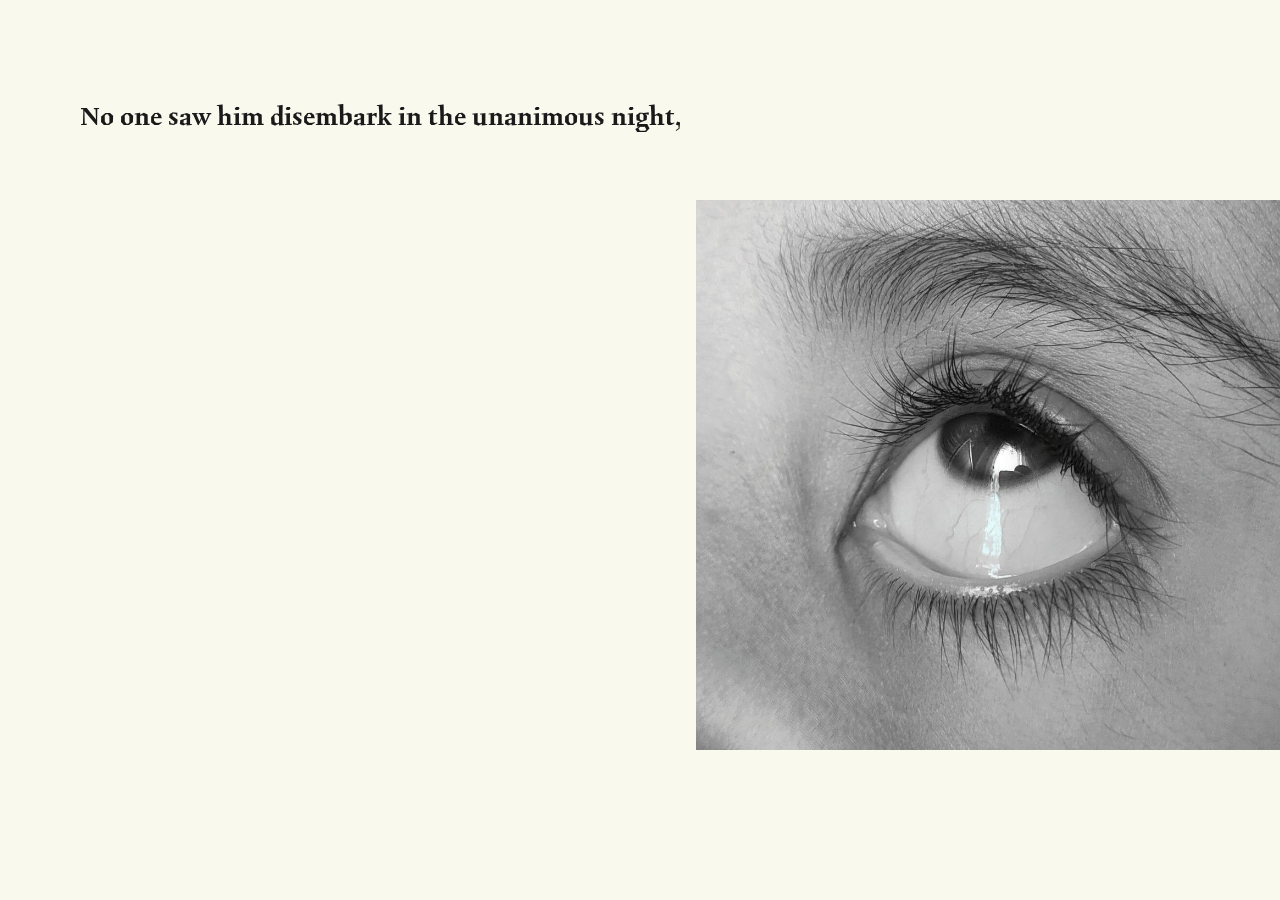
==== page1.html @ aa9014dd "first commit" ====
<!DOCTYPE html> <html lang="en">
   <head> <meta charset="utf-8">
     <title>A card component</title> 
     <link rel="stylesheet" href="main.css"> 
    </head>
     <script> 
     const eye = document.getElementById("eye"); 
     const hiddenBox = document.getElementById("hiddenBox");
      eye.addEventListener("click", function() { eye.style.display = "none";
       hiddenBox.style.display = "block"; });
       hiddenBox.addEventListener("click", function() { hiddenBox.style.display = "none";
        eye.style.display = "block"; }); 
        </script> 
        <body class="page2">
           <h1 class="card-title">No one saw him disembark in the unanimous night, </h1> 
           <div class="image-container"> 
            <img src="eye.jpg" alt="Eye Image" class="eye-image" onclick="toggleBox()"> 
            <div class="hidden-box" id="textBox">
               <p> no one saw the bamboo canoe sink into the sacred mud,
                 but in a few days there was no one who did not know that the taciturn 
                 man came from the South and that his home had been one of those numberless 
                 villages upstream in the deeply cleft side of the mountain, where the Zend language 
                 has not been contaminated by Greek and where leprosy is infrequent. What is certain 
                 is that the grey man kissed the mud, climbed up the bank with pushing aside (probably,
                  without feeling) the blades which were lacerating his flesh, and crawled, nauseated and 
                  bloodstained, up to the circular enclosure crowned with a stone tiger or horse, which
                   sometimes was the color of flame and now was that of ashes. </p> 
              </div> 
             </div>
            </body> 
            <script> 
            function toggleBox() { const box = document.getElementById("textBox");
             if (box.style.display === "none" || box.style.display === "") 
             { box.style.display = "block"; } 
             else { box.style.display = "none"; } }
             </script> 
             </html>
---- main.css ----
body {
    background-color: #FAF9EE;
    margin: 0;
    padding: 0;
}

.body-chart {
    width: 40%;
    height: auto;
    display: block;
    margin-left: 250px;
    position: relative;
    z-index: 1;
}

@font-face {
    font-family: "Fugit";
    src: url(fonts/FugitUnlicencedTrial-Bold.ttf) format("truetype");
}

.title-container {
    inset: 0;       
  height: auto; 
  display: flex;
  align-items: center;
  padding-left: 55px;
  position: relative;
}

h1 {
  position: absolute;
  right: 370px;
  top: 50%;
  transform: translateY(-50%);
  color: #FAF9EE;
  font-family: "Fugit";
  font-size: 18pt;
  z-index: 2;
}

:root{
  --circle-size: 750px;
  --circle-right: 200px;
  --circle-top: 100px;
}

.image-area{
  position: relative;
  height: 100vh; 
}

.orange-circle{
  width: var(--circle-size);
  height: var(--circle-size);
  position: absolute;
  right: var(--circle-right);
  top: var(--circle-top);
  border-radius: 50%;
  z-index: 0;

  background: radial-gradient(circle at 40% 35%,
    #ff6a2b 0%,
    #C7441C 45%,
    rgba(199,68,28,0) 70%
  );

  filter: blur(10px);
  animation: flameBlob 6s ease-in-out infinite;
}


.flame-arc{
  position: absolute;
  right: var(--circle-right);
  top: var(--circle-top);
  width: var(--circle-size);
  height: var(--circle-size);
  z-index: 3;
  pointer-events: none;
}

.flame-button{
  --angle: 0deg;
  --radius: 405px;
  --size: 40px;
  --speed: 5s;

  position: absolute;
  left: 50%;
  top: 50%;
  width: var(--size);
  height: var(--size);
  border-radius: 50%;

  transform:
    translate(-50%, -50%)
    rotate(var(--angle))
    translateX(var(--radius))
    rotate(calc(-1 * var(--angle)));

  pointer-events: auto;
  cursor: pointer;
  text-decoration: none;
}

.flame-button::before{
  content:"";
  position:absolute;
  inset:-10px;
  border-radius:50%;
  background: radial-gradient(circle at 40% 35%,
    #fff06c 0%,
    #c79c1c 45%,
    rgba(199, 139, 28, 0) 70%
  );
  filter: blur(4px);
  opacity: 0.95;
  animation: flameBlob var(--speed) ease-in-out infinite;
}

.flame-button:hover::before{
  animation-duration: 1.2s;
  opacity: 1;
}

.b1  { --angle: -70deg; --size: 26px; --radius: 390px; --speed: 6s; }
.b2  { --angle: -55deg; --size: 30px; --radius: 395px; --speed: 5.7s; }
.b3  { --angle: -40deg; --size: 34px; --radius: 400px; --speed: 5.4s; }
.b4  { --angle: -25deg; --size: 38px; --radius: 405px; --speed: 5.1s; }
.b5  { --angle: -10deg; --size: 42px; --radius: 410px; --speed: 4.8s; }
.b6  { --angle:  10deg; --size: 46px; --radius: 410px; --speed: 4.6s; }
.b7  { --angle:  25deg; --size: 50px; --radius: 405px; --speed: 4.3s; }
.b8  { --angle:  40deg; --size: 54px; --radius: 400px; --speed: 4.0s; }
.b9  { --angle:  55deg; --size: 58px; --radius: 395px; --speed: 3.7s; }
.b10 { --angle:  70deg; --size: 62px; --radius: 390px; --speed: 3.4s; }

@keyframes flameBlob {
  0%   { border-radius: 50% 50% 50% 50% / 50% 50% 50% 50%; transform: rotate(0deg) scale(1); }
  33%  { border-radius: 55% 45% 60% 40% / 45% 60% 40% 55%; transform: rotate(8deg) scale(1.05); }
  66%  { border-radius: 45% 55% 40% 60% / 60% 45% 55% 40%; transform: rotate(-8deg) scale(0.98); }
  100% { border-radius: 50% 50% 50% 50% / 50% 50% 50% 50%; transform: rotate(0deg) scale(1); }
}


.orange-circle:hover {
  animation-duration: 2s;
}


.page1 {
    background-color: #FAF9EE;
    font-family: "Fugit";
    position: relative;
}
.card-title {
    font-size: 18pt;
    color: #1b1a1a;
    left: 80px;
    top: 100px;
    position: absolute;
}
.story-page{
  background-color: #FAF9EE;
  font-family: "Fugit";
  position: relative;
  min-height: 100vh;
}


.image-container{
  width:200px;       
  position: absolute;
right: 30%;
  top: 200px;

  position: absolute;
}
.eye-image{
  width: 600px;
  height: auto;
  display: block;
  cursor: pointer;
  right: 20px;
  position: static;
}

.eye-image:hover{
  filter: brightness(1.2);
  left: 300px;
  top: 20px;
}

.reveal-image{
  width: 200%;
  height: auto;
  display: block;
  cursor: pointer;
  position: static;
}

.mouth-image{
 width: 600px;
  height: auto;
  display: block;
  cursor: pointer;
  right: 20px;
  position: static;
}
.mouth-image:hover{
  filter: brightness(1.2);
  left: 300px;
  top: 20px;
}

.nose-image{
 width: 500px;
  height: auto;
  display: block;
  cursor: pointer;
  right: 20px;
  position: static;
}
.nose-image:hover{
  filter: brightness(1.2);
  left: 300px;
  top: 20px;
}

.hidden-box{
  position: absolute;
 
  inset: 0;

  background: black;
  color: white;
  padding: 20px;
  

  display: none;
  cursor: pointer;
  
  overflow-y: auto;        
}
.image-container.revealed .hidden-box{
  display: block;
}

.image-container.revealed .reveal-image{
  visibility: hidden;    
}
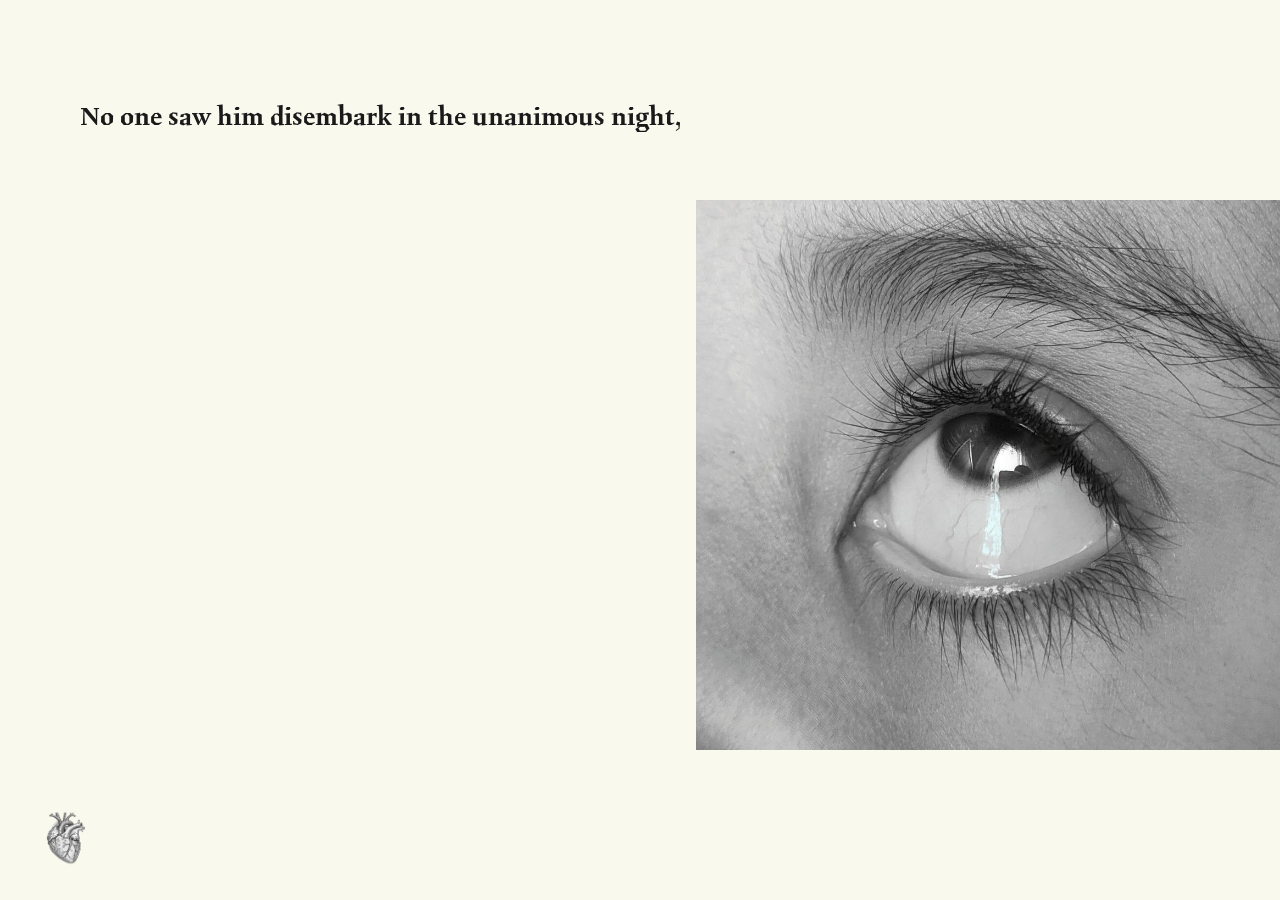
==== commit a9cacb83: "Updates" ====
--- a/page1.html
+++ b/page1.html
@@ -27,6 +27,10 @@
                    sometimes was the color of flame and now was that of ashes. </p> 
               </div> 
              </div>
+             <a href="index.html" class="home-button">
+              <img src="heart.png" class="home-icon" alt="Home">
+            </a>
+
             </body> 
             <script> 
             function toggleBox() { const box = document.getElementById("textBox");
--- a/main.css
+++ b/main.css
@@ -145,7 +145,20 @@
 .orange-circle:hover {
   animation-duration: 2s;
 }
-
+.home-button {
+  position: fixed;
+   bottom: 30px;
+  left: 30px;
+  z-index: 999;
+}
+.home-icon{
+   width: 70px;
+  cursor: pointer;
+}
+
+.home-icon:hover{
+  filter: brightness(1.2);
+}
 
 .page1 {
     background-color: #FAF9EE;
@@ -170,7 +183,7 @@
 .image-container{
   width:200px;       
   position: absolute;
-right: 30%;
+  right: 30%;
   top: 200px;
 
   position: absolute;
@@ -213,8 +226,8 @@
 }
 
 .nose-image{
- width: 500px;
-  height: auto;
+ width: 600px;
+  height: 600px;
   display: block;
   cursor: pointer;
   right: 20px;
@@ -225,16 +238,88 @@
   left: 300px;
   top: 20px;
 }
+.ear-image{
+ width: 600px;
+  height: auto;
+  display: block;
+  cursor: pointer;
+  right: 20px;
+  position: static;
+}
+.ear-image:hover{
+  filter: brightness(1.2);
+}
+
+.fingers-image{
+ width: 600px;
+  height: 600px;
+  display: block;
+  cursor: pointer;
+  right: 20px;
+  position: static;
+  object-fit: cover;
+}
+.fingers-image:hover{
+  filter: brightness(1.2);
+}
+
+.knee-image{
+ width: 600px;
+  height: auto;
+  display: block;
+  cursor: pointer;
+  right: 20px;
+  position: static;
+}
+.knee-image:hover{
+  filter: brightness(1.2);
+}
+
+.feet-image{
+ width: 600px;
+  height: 600px;
+  display: block;
+  cursor: pointer;
+  right: 20px;
+  position: static;
+  object-fit: cover;
+}
+
+.feet-image:hover{
+  filter: brightness(1.2);
+}
+
+.hair-image{
+ width: 600px;
+  height: auto;
+  display: block;
+  cursor: pointer;
+  right: 20px;
+  position: static;
+}
+.hair-image:hover{
+  filter: brightness(1.2);
+}
+.body-image{
+ width: 600px;
+  height: auto;
+  display: block;
+  cursor: pointer;
+  right: 20px;
+  position: static;
+  object-fit: cover;
+}
+.body-image:hover{
+  filter: brightness(1.2);
+}
 
 .hidden-box{
   position: absolute;
- 
+  width: 500px;
   inset: 0;
-
   background: black;
   color: white;
   padding: 20px;
-  
 
   display: none;
   cursor: pointer;
